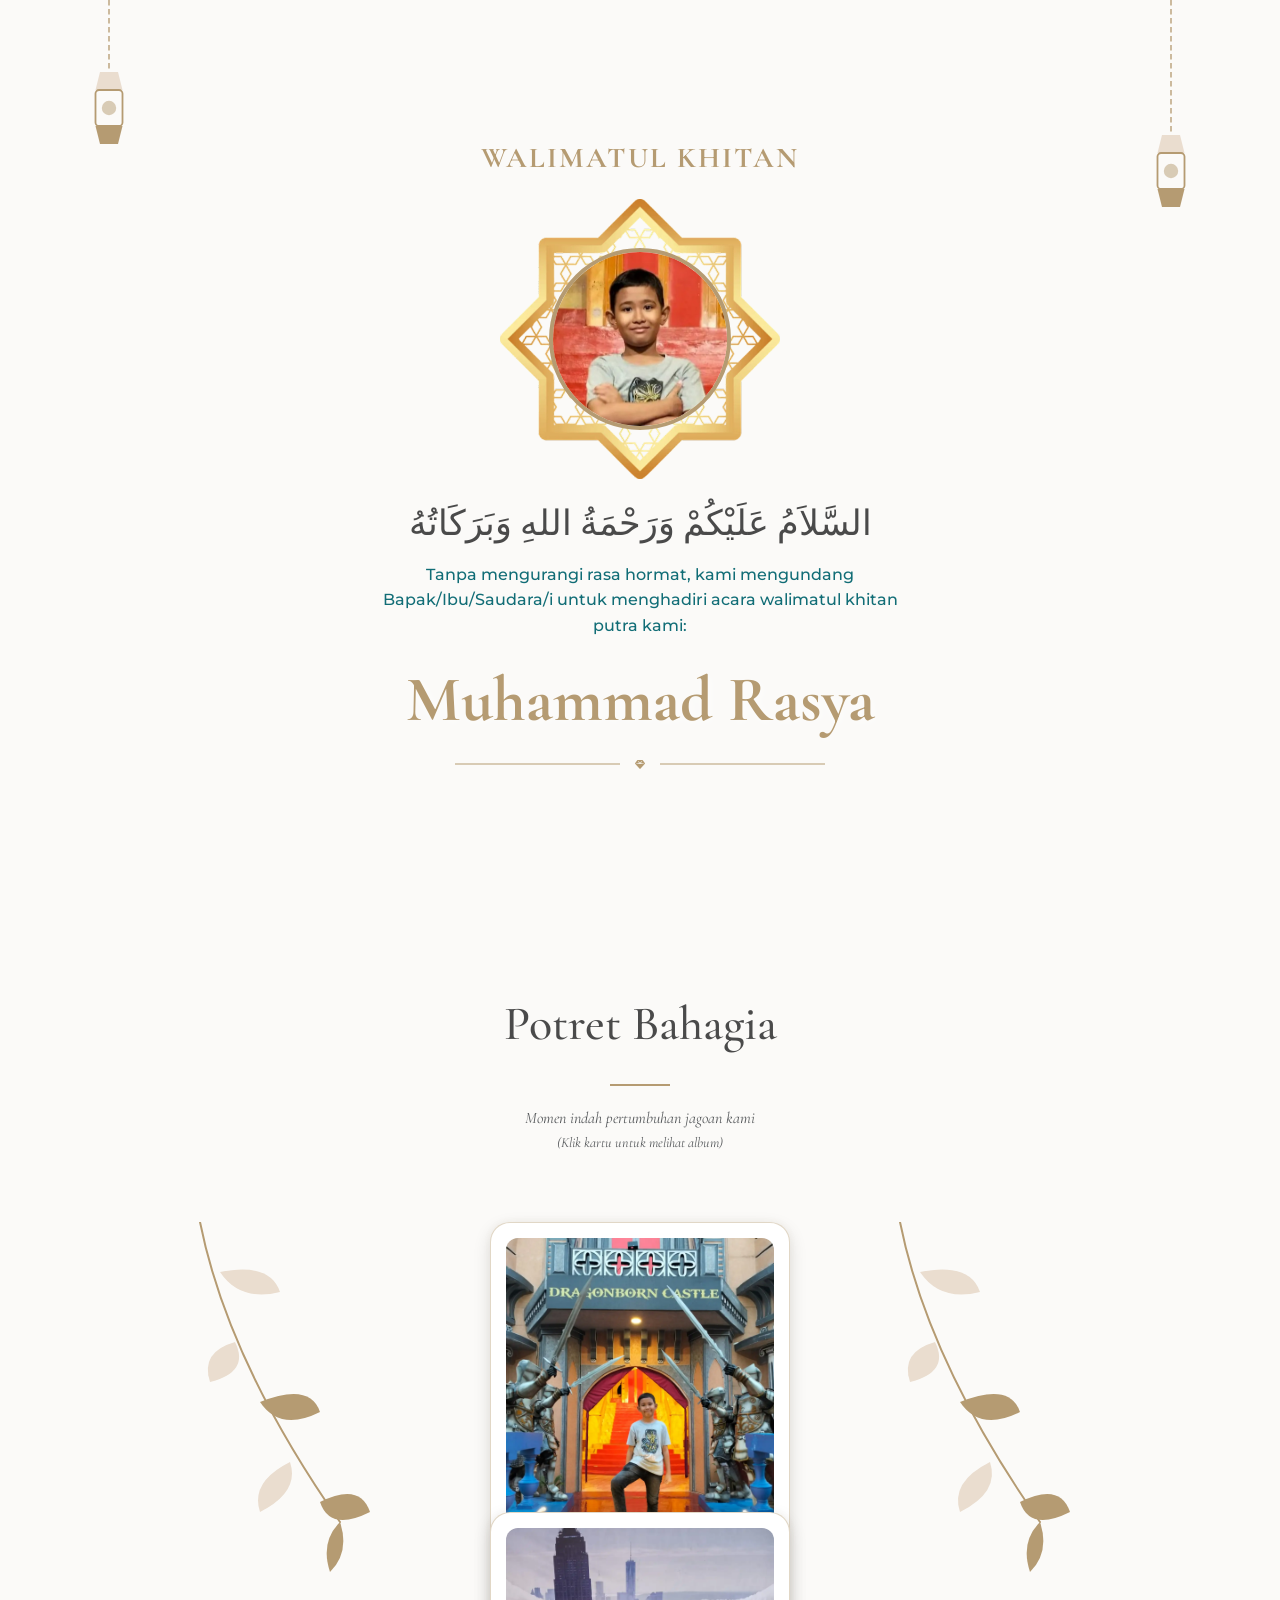
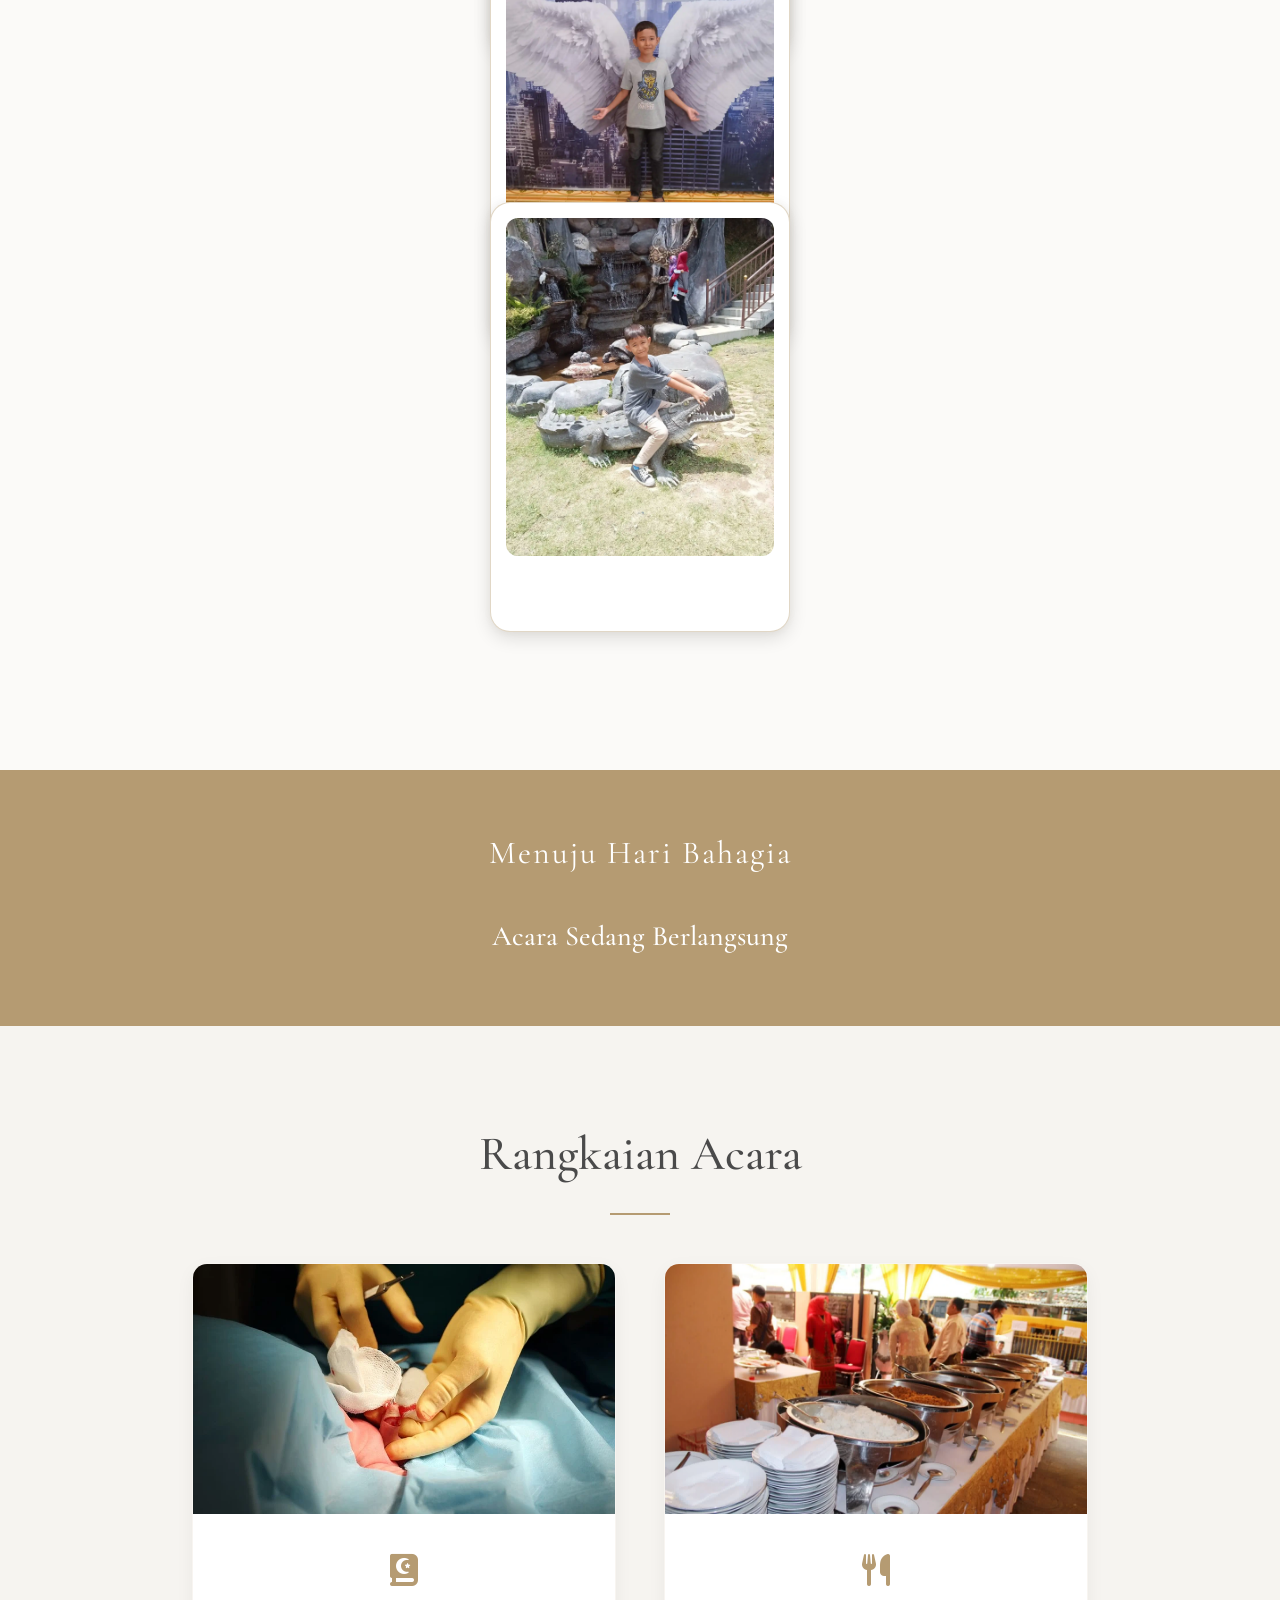
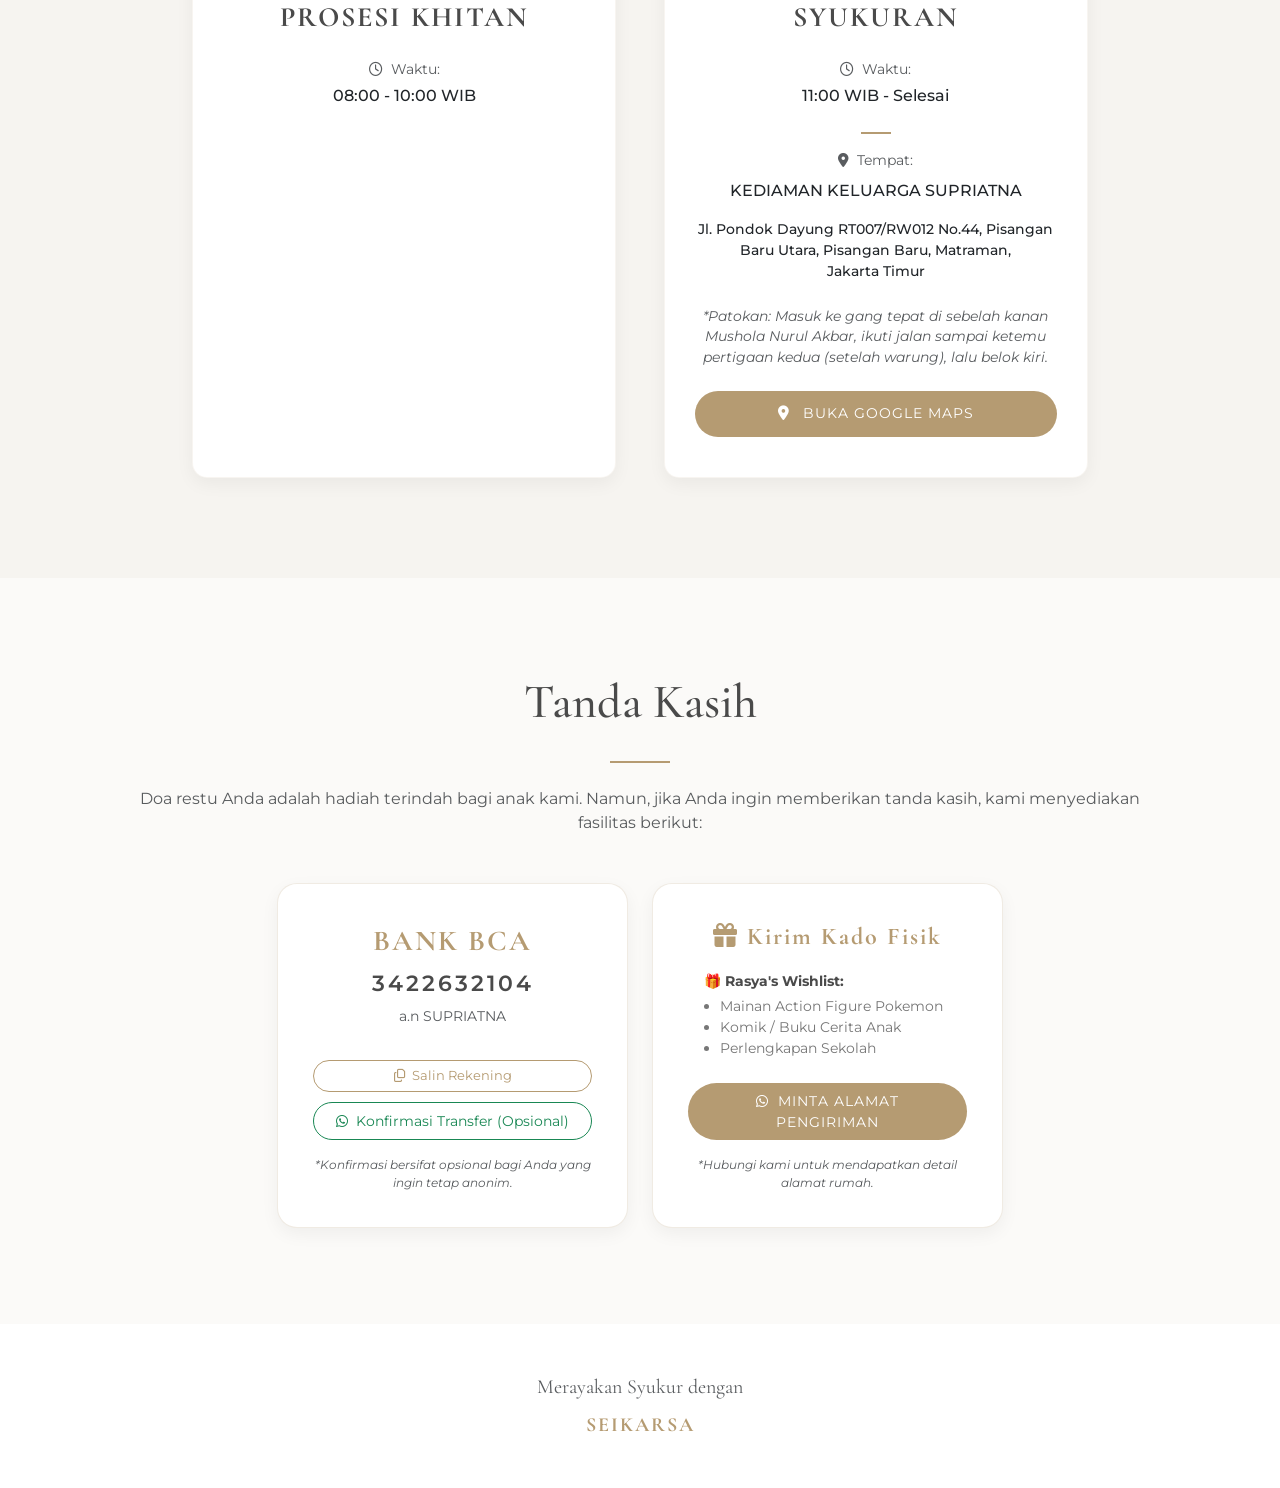
==== khitanan-rasya/index.html @ d3ecad51 "Add files via upload" ====
<!DOCTYPE html>
<html lang="id">
<head>
    <meta charset="UTF-8">
    <meta name="viewport" content="width=device-width, initial-scale=1.0">
    <title>Walimatul Khitan Rasya</title>
    <link rel="icon" type="image/png" href="assets/img/logo-seikarsa.webp">
    <link href="https://cdn.jsdelivr.net/npm/bootstrap@5.3.0/dist/css/bootstrap.min.css" rel="stylesheet">
    <link rel="stylesheet" href="https://cdnjs.cloudflare.com/ajax/libs/font-awesome/6.4.0/css/all.min.css">   
    <link rel="preconnect" href="https://fonts.googleapis.com">
    <link rel="preconnect" href="https://fonts.gstatic.com" crossorigin>
    <link href="https://fonts.googleapis.com/css2?family=Cormorant+Garamond:ital,wght@0,300;0,400;0,600;1,400&family=Montserrat:wght@300;400;500;600&display=swap" rel="stylesheet">
    <link rel="stylesheet" href="assets/css/style.css">
    <link rel="preload" as="image" href="assets/img/bg-hero.webp">
</head>
<body>

    <!-- 1. 3D ENVELOPE (COVER) -->
    <!-- AKTIFKAN AMPLOP -->
    <div id="cover-screen" style="display: none;">
        <div class="envelope-wrapper" id="envelope" onclick="openEnvelopeFlap()">
            <div class="envelope-back"></div>
            <div class="envelope-paper">
                <div class="paper-content-inner">
                    <p class="text-uppercase font-serif paper-title" style="color: var(--primary-color);">Tasyakuran Khitanan</p>
                    <h2 class="font-serif paper-names" style="color: var(--dark-color);">Muhammad Rasya Putra Priyatna</h2>
                    <div class="divider small"></div>
                    <p class="text-muted small mb-3">Kepada Yth. Bapak/Ibu/Saudara/i</p>
                    <button class="btn-buka-surat" onclick="event.stopPropagation(); enterWebsite();">
                        <i class="fas fa-envelope-open-text me-2"></i> Buka Undangan
                    </button>
                </div>
            </div>
            <div class="envelope-front-left"></div>
            <div class="envelope-front-right"></div>
            <div class="envelope-front-bottom"></div>
            <div class="envelope-flap"><div class="wax-seal">R</div></div>
            <div class="click-guide font-serif"><i class="fas fa-hand-pointer me-2"></i>Klik segel untuk membuka</div>
        </div>
    </div>

    <!-- Tombol Musik -->
    <div class="music-btn paused" id="musicBtn" onclick="toggleAudio()" style="opacity: 0; pointer-events: none; transition: opacity 1s;">
        <i class="fas fa-compact-disc"></i>
    </div>
    <audio id="bgMusic" loop>
        <source src="https://www.bensound.com/bensound-music/bensound-memories.mp3" type="audio/mpeg">
    </audio>

    <!-- 2. HERO SECTION (TEMA KHITANAN ISLAMI) -->
    <section class="hero-section px-3" id="main-content">
        
        <!-- Ornamen Lampion Gantung Kiri -->
        <svg class="lantern lantern-left" viewBox="0 0 100 250" xmlns="http://www.w3.org/2000/svg">
            <line x1="50" y1="0" x2="50" y2="80" stroke="var(--primary-color)" stroke-width="1.5" stroke-dasharray="6,4"/>
            <path d="M40 80 L60 80 L65 100 L35 100 Z" fill="var(--primary-light)"/>
            <rect x="35" y="100" width="30" height="40" fill="transparent" stroke="var(--primary-color)" stroke-width="2" rx="4"/>
            <path d="M35 140 L65 140 L60 160 L40 160 Z" fill="var(--primary-color)"/>
            <circle cx="50" cy="120" r="8" fill="var(--primary-color)" opacity="0.5"/>
        </svg>

        <!-- Ornamen Lampion Gantung Kanan (Lebih Panjang) -->
        <svg class="lantern lantern-right" viewBox="0 0 100 350" xmlns="http://www.w3.org/2000/svg">
            <line x1="50" y1="0" x2="50" y2="150" stroke="var(--primary-color)" stroke-width="1.5" stroke-dasharray="6,4"/>
            <path d="M40 150 L60 150 L65 170 L35 170 Z" fill="var(--primary-light)"/>
            <rect x="35" y="170" width="30" height="40" fill="transparent" stroke="var(--primary-color)" stroke-width="2" rx="4"/>
            <path d="M35 210 L65 210 L60 230 L40 230 Z" fill="var(--primary-color)"/>
            <circle cx="50" cy="190" r="8" fill="var(--primary-color)" opacity="0.5"/>
        </svg>

        <!-- Container Inti (Class 'reveal' sudah dibuang) -->
        <div class="container text-center position-relative" style="z-index: 2;">
            
            <!-- Judul Atas (Masuk dari atas) -->
            <h3 class="font-serif fw-bold mb-4 text-uppercase anim-top delay-1" style="color: var(--primary-color); letter-spacing: 2px; font-size: clamp(1.2rem, 3vw, 1.8rem);">Walimatul Khitan</h3>
            
            <!-- Bingkai Foto Custom (Masuk sambil memutar) -->
            <div class="mandala-frame mb-4 mx-auto anim-rotate delay-2">
                <img src="assets/img/mandala-star.webp" alt="Frame Mandala" class="frame-img">
                <img src="assets/img/rasya-1.jpg" alt="Foto Jagoan" class="profile-img">
            </div>

            <!-- Teks Arab (Masuk dari kanan) -->
            <h2 class="mb-3 mt-4 anim-right delay-3" style="color: var(--dark-color); font-size: clamp(1.5rem, 4vw, 2.2rem); font-weight: normal;">السَّلاَمُ عَلَيْكُمْ وَرَحْمَةُ اللهِ وَبَرَكَاتُهُ</h2>

            <!-- Kalimat Pengantar (Masuk dari kiri) -->
            <p class="mb-4 mx-auto px-2 anim-left delay-4" style="max-width: 550px; line-height: 1.6; font-size: clamp(0.85rem, 2vw, 1rem); color: #116d76; font-weight: 500;">
                Tanpa mengurangi rasa hormat, kami mengundang Bapak/Ibu/Saudara/i untuk menghadiri acara walimatul khitan putra kami:
            </p>

            <!-- Nama Jagoan (Masuk dari bawah) -->
            <h1 class="names fw-bold mb-2 anim-bottom delay-5" style="color: var(--primary-color); font-size: clamp(2.5rem, 6vw, 4rem);">Muhammad Rasya</h1>

            <!-- Garis Hiasan Bawah (Memanjang dari tengah) -->
            <div class="ornate-divider mx-auto anim-expand delay-5" style="transform-origin: center; display: flex; justify-content: center; width: 0%; overflow: hidden;">
                <i class="fas fa-gem" style="font-size: 10px; color: var(--primary-color);"></i>
            </div>

        </div>
    </section>

    <!-- SECTION GALERI BERTUMPUK -->
    <section class="py-5 mt-5" style="overflow: hidden; background-color: var(--bg-color);">
        <div class="container">
            <div class="text-center scroll-fade-up mb-5">
                <h2 class="section-title font-serif">Potret Bahagia</h2>
                <div class="divider"></div>
                <p class="text-muted fst-italic font-serif px-3">Momen indah pertumbuhan jagoan kami <br> <small>(Klik kartu untuk melihat album)</small></p>
            </div>
            
            <div class="potret-wrapper">
                
                <!-- Ornamen Kiri -->
                <svg class="floral-ornament floral-left" viewBox="0 0 200 400" xmlns="http://www.w3.org/2000/svg">
                    <path d="M10,0 C30,100 80,200 150,300" fill="none" stroke="var(--primary-color)" stroke-width="2" stroke-linecap="round"/>
                    <path d="M30,50 Q80,40 90,70 Q50,80 30,50" fill="var(--primary-light)"/>
                    <path d="M45,120 Q10,130 20,160 Q60,150 45,120" fill="var(--primary-light)"/>
                    <path d="M70,180 Q120,160 130,190 Q90,210 70,180" fill="var(--primary-color)"/>
                    <path d="M100,240 Q60,260 70,290 Q110,270 100,240" fill="var(--primary-light)"/>
                    <path d="M130,280 Q170,260 180,290 Q140,310 130,280" fill="var(--primary-color)"/>
                    <path d="M150,300 Q160,330 140,350 Q130,320 150,300" fill="var(--primary-color)"/>
                </svg>

                <div class="stack-container">
                    <div class="stack-card-wrapper"><div class="stack-card" onclick="openLightbox('masa_kecil')"><img src="assets/img/rasya-2.webp" alt="Masa Kecil"><div class="stack-label"></div></div></div>
                    <div class="stack-card-wrapper"><div class="stack-card" onclick="openLightbox('hobi')"><img src="assets/img/rasya-3.webp" alt="Hobi Rasya"><div class="stack-label"></div></div></div>
                    <div class="stack-card-wrapper"><div class="stack-card" onclick="openLightbox('keluarga')"><img src="assets/img/rasya-4.webp" alt="Keluarga"><div class="stack-label"></div></div></div>
                    <!-- <div class="stack-card-wrapper"><div class="stack-card" onclick="openLightbox('senyum')"><img src="assets/img/rasya-5.webp" alt="Senyum Ceria"><div class="stack-label"></div></div></div> -->
                </div>

                <!-- Ornamen Kanan -->
                <svg class="floral-ornament floral-right" viewBox="0 0 200 400" xmlns="http://www.w3.org/2000/svg">
                    <path d="M10,0 C30,100 80,200 150,300" fill="none" stroke="var(--primary-color)" stroke-width="2" stroke-linecap="round"/>
                    <path d="M30,50 Q80,40 90,70 Q50,80 30,50" fill="var(--primary-light)"/>
                    <path d="M45,120 Q10,130 20,160 Q60,150 45,120" fill="var(--primary-light)"/>
                    <path d="M70,180 Q120,160 130,190 Q90,210 70,180" fill="var(--primary-color)"/>
                    <path d="M100,240 Q60,260 70,290 Q110,270 100,240" fill="var(--primary-light)"/>
                    <path d="M130,280 Q170,260 180,290 Q140,310 130,280" fill="var(--primary-color)"/>
                    <path d="M150,300 Q160,330 140,350 Q130,320 150,300" fill="var(--primary-color)"/>
                </svg>
            </div>
        </div>
    </section>

    <!-- Modal Lightbox Full Album -->
    <div id="lightbox" class="lightbox-overlay" onclick="closeLightbox(event)">
        <span class="close-lightbox" onclick="closeLightbox(event)">&times;</span>
        <span class="nav-arrow prev-arrow" onclick="changeImage(-1, event)">&#10094;</span>
        <div class="lightbox-content-wrapper">
            <img id="lightbox-img" src="" alt="Gallery Full">
            <div id="lightbox-caption" class="font-serif"></div>
            <div class="text-white mt-2 small" id="lightbox-counter"></div>
        </div>
        <span class="nav-arrow next-arrow" onclick="changeImage(1, event)">&#10095;</span>
    </div>

    <!-- 4. COUNTDOWN -->
    <section class="py-5 text-center text-white" style="background-color: var(--primary-color);">
        <div class="container py-3 reveal">
            <h2 class="font-serif fw-normal mb-5" style="letter-spacing: 2px;">Menuju Hari Bahagia</h2>
            <div class="row justify-content-center" id="countdown">
                <div class="col-3 col-md-2"><h2 id="days" class="font-serif fw-bold mb-0" style="font-size: clamp(2rem, 5vw, 3rem);">00</h2><small class="text-uppercase" style="letter-spacing: 2px;">Hari</small></div>
                <div class="col-3 col-md-2"><h2 id="hours" class="font-serif fw-bold mb-0" style="font-size: clamp(2rem, 5vw, 3rem);">00</h2><small class="text-uppercase" style="letter-spacing: 2px;">Jam</small></div>
                <div class="col-3 col-md-2"><h2 id="minutes" class="font-serif fw-bold mb-0" style="font-size: clamp(2rem, 5vw, 3rem);">00</h2><small class="text-uppercase" style="letter-spacing: 2px;">Menit</small></div>
                <div class="col-3 col-md-2"><h2 id="seconds" class="font-serif fw-bold mb-0" style="font-size: clamp(2rem, 5vw, 3rem);">00</h2><small class="text-uppercase" style="letter-spacing: 2px;">Detik</small></div>
            </div>
        </div>
    </section>

    <!-- 5. RANGKAIAN ACARA -->
    <section class="acara-section text-center" id="acara-section">
        <div class="container reveal">
            <h2 class="section-title font-serif acara-title">Rangkaian Acara</h2>
            <div class="divider mb-5"></div>
            <div class="row row-cols-1 row-cols-md-2 g-5 justify-content-center px-3">
                <div class="col col-lg-5 reveal-left">
                    <div class="acara-card">
                        <div class="acara-img-container"><img src="assets/img/khitanan.webp" alt="Khitanan" class="acara-img"></div>
                        <div class="acara-card-body">
                            <i class="fas fa-quran acara-icon"></i>
                            <h3 class="fw-bold mb-4 font-serif text-uppercase" style="letter-spacing: 2px;">Prosesi Khitan</h3>
                            <p class="text-muted small mb-1"><i class="far fa-clock me-1"></i> Waktu:</p>
                            <p class="fw-medium text-dark mb-4">08:00 - 10:00 WIB</p>
                        </div>
                    </div>
                </div>
                <div class="col col-lg-5 reveal-right">
                    <div class="acara-card">
                        <div class="acara-img-container"><img src="assets/img/syukuran.webp" alt="Syukuran" class="acara-img"></div>
                        <div class="acara-card-body">
                            <i class="fas fa-utensils acara-icon"></i>
                            <h3 class="fw-bold mb-4 font-serif text-uppercase" style="letter-spacing: 2px;">Syukuran</h3>
                            <p class="text-muted small mb-1"><i class="far fa-clock me-1"></i> Waktu:</p>
                            <p class="fw-medium text-dark mb-4">11:00 WIB - Selesai</p>
                            <div class="divider small my-3"></div>
                            <p class="text-muted small mb-2"><i class="fas fa-map-marker-alt me-1"></i> Tempat:</p>
                            <p class="fw-medium text-dark">KEDIAMAN KELUARGA SUPRIATNA</p>
                            <p class="fw-medium small text-dark mb-4">Jl. Pondok Dayung RT007/RW012 No.44, Pisangan Baru Utara, Pisangan Baru, Matraman, <br> Jakarta Timur</p>
                            <!-- Teks patokan tambahan -->
                            <p class="small text-muted fst-italic mb-3" style="font-size: 0.85rem;">
                                *Patokan: Masuk ke gang tepat di sebelah kanan Mushola Nurul Akbar, ikuti jalan sampai ketemu pertigaan kedua (setelah warung), lalu belok kiri.
                            </p>

                            <!-- Tombol Maps -->
                            <a href="https://maps.app.goo.gl/WzJ2C2fzHNLzPMZr6" target="_blank" class="btn-gold mt-2 w-100">
                                <i class="fas fa-map-marker-alt me-2"></i> BUKA GOOGLE MAPS
                            </a>
                        </div>
                    </div>
                </div>
            </div>
        </div>
    </section>
    <!-- 6. TANDA KASIH (GIFT) -->
    <section class="py-5" style="background-color: var(--bg-color);">
        <div class="container text-center py-5 reveal">
            <h2 class="section-title font-serif">Tanda Kasih</h2>
            <div class="divider mb-4"></div>
            <p class="text-muted mb-5 px-md-5">Doa restu Anda adalah hadiah terindah bagi anak kami. Namun, jika Anda ingin memberikan tanda kasih, kami menyediakan fasilitas berikut:</p>
            
            <div class="row justify-content-center g-4 mx-auto" style="max-width: 900px;">
                
                <!-- KOTAK 1: TRANSFER BANK (Amplop Digital) -->
                <div class="col-12 col-md-5">
                    <div class="gift-card h-100 d-flex flex-column justify-content-center">
                        <div class="gift-bank-name">BANK BCA</div>
                    <div class="gift-rek" id="rek1">3422632104</div>
                    <div class="text-muted small mb-3">a.n SUPRIATNA</div>
                        
                        <div class="d-flex flex-column mt-auto" style="gap: 10px;">
                            <button class="btn-copy-small w-100" onclick="copyRekening('rek1')">
                                <i class="far fa-copy me-1"></i> Salin Rekening
                            </button>
                            
                            <!-- Tombol Konfirmasi WA (Opsional) -->
                            <a href="https://api.whatsapp.com/send?phone=6281219428263&text=Assalamu%27alaikum%2C%20saya%20sudah%20transfer%20tanda%20kasih%20untuk%20Rasya%20atas%20nama%20%5BIsi%20Nama%20Anda%5D.%20Semoga%20berkah%21" target="_blank" class="btn btn-outline-success rounded-pill w-100 py-2" style="font-size: 0.85rem; transition: 0.3s;">
                                <i class="fab fa-whatsapp me-1"></i> Konfirmasi Transfer (Opsional)
                            </a>
                        </div>
                        <p class="mt-3 text-muted fst-italic mb-0" style="font-size: 0.75rem;">*Konfirmasi bersifat opsional bagi Anda yang ingin tetap anonim.</p>
                    </div>
                </div>

                <!-- KOTAK 2: KADO FISIK (Sistem Keamanan Level 2) -->
                <div class="col-12 col-md-5">
                    <div class="gift-card h-100 d-flex flex-column justify-content-center">
                        <div class="gift-bank-name mb-3" style="font-size: 1.5rem;"><i class="fas fa-gift me-2"></i>Kirim Kado Fisik</div>
                        
                        <!-- Wishlist Rasya -->
                        <div class="text-muted small mb-4 text-start px-md-3">
                            <strong style="color: var(--dark-color);">🎁 Rasya's Wishlist:</strong><br>
                            <ul class="mb-0 ps-3 mt-1" style="color: #777;">
                                <li>Mainan Action Figure Pokemon</li>
                                <li>Komik / Buku Cerita Anak</li>
                                <li>Perlengkapan Sekolah</li>
                            </ul>
                        </div>
                        
                        <div class="d-flex flex-column mt-auto">
                            <!-- Tombol Minta Alamat -->
                            <a href="https://api.whatsapp.com/send?phone=6281219428263&text=Assalamu%27alaikum%2C%20saya%20ingin%20mengirimkan%20kado%20fisik%20untuk%20Rasya.%20Boleh%20minta%20info%20alamat%20lengkapnya%3F" target="_blank" class="btn-gold rounded-pill w-100 py-2 text-center" style="font-size: 0.85rem; padding: 5px 15px;">
                                <i class="fab fa-whatsapp me-1"></i> Minta Alamat Pengiriman
                            </a>
                        </div>
                        <p class="mt-3 text-muted fst-italic mb-0" style="font-size: 0.75rem;">*Hubungi kami untuk mendapatkan detail alamat rumah.</p>
                    </div>
                </div>

            </div>
        </div>
    </section>


    <footer class="text-center py-5" style="background-color: white;">
        <p class="mb-0 text-muted font-serif fs-5">Merayakan Syukur dengan <br><span class="fw-bold mt-2 d-inline-block" style="color: var(--primary-color); letter-spacing: 2px;">SEIKARSA</span></p>
    </footer>

    <script src="https://cdn.jsdelivr.net/npm/bootstrap@5.3.0/dist/js/bootstrap.bundle.min.js"></script>
    <script src="assets/js/main.js" defer></script>
</body>
</html>
---- khitanan-rasya/assets/css/style.css ----
:root {
            --primary-color: #b59b72; 
            --primary-light: #eaddcf; 
            --dark-color: #4a4a4a;
            --bg-color: #fbfaf8; 
            --card-bg: #ffffff;
            --envelope-bg: #a68c69; 
            --envelope-dark: #8c7353;
            --envelope-light: #bfaa87;
        }

        html { scroll-behavior: smooth; overflow-x: hidden; }
        body { font-family: 'Montserrat', sans-serif; background-color: var(--bg-color); color: var(--dark-color); overflow-x: hidden; overflow-y: hidden; }
        h1, h2, h3, .font-serif { font-family: 'Cormorant Garamond', serif; }

        .fs-small{
        font-size:0.75rem;
        }

        .text-gold{
        color:var(--primary-color);
        }

        .letter-spacing-2{
        letter-spacing:2px;
        }

        /* =========================================
           SCROLL ANIMATIONS (Dioptimalkan via JS Observer)
           ========================================= */
        .reveal { opacity: 0; transform: translateY(50px); transition: all 0.8s cubic-bezier(0.5, 0, 0, 1); }
        .reveal.active { opacity: 1; transform: translateY(0); }
        
        .reveal-left { opacity: 0; transform: translateX(-50px); transition: all 0.8s cubic-bezier(0.5, 0, 0, 1); }
        .reveal-left.active { opacity: 1; transform: translateX(0); }
        
        .reveal-right { opacity: 0; transform: translateX(50px); transition: all 0.8s cubic-bezier(0.5, 0, 0, 1); }
        .reveal-right.active { opacity: 1; transform: translateX(0); }

        .reveal-zoom { opacity: 0; transform: scale(0.8); transition: all 0.8s cubic-bezier(0.5, 0, 0, 1); }
        .reveal-zoom.active { opacity: 1; transform: scale(1); }

        /* =========================================
           3D ENVELOPE ANIMATION
           ========================================= */
        #cover-screen {
            position: fixed; top: 0; left: 0; width: 100vw; height: 100vh;
            background: linear-gradient(rgba(0,0,0,0.7), rgba(0,0,0,0.9)), url('https://images.unsplash.com/photo-1584551246679-0daf3d275d05?q=80&w=2070&auto=format&fit=crop') center/cover;
            z-index: 9999; display: flex; justify-content: center; align-items: center;
            transition: opacity 1s ease, transform 1s ease, visibility 1s ease; 
            width: 100vw; 
            height: 100dvh;
        }
        /* =========================================
           POTRET BAHAGIA (STACKED CARDS + DEKORASI BUNGA LEMES)
           ========================================= */
        .potret-wrapper { position: relative; max-width: 900px; margin: 0 auto; display: flex; justify-content: center; }

        .floral-ornament { position: absolute; top: 20px; width: 200px; height: auto; z-index: 1; opacity: 1; pointer-events: none; }
        .floral-left { left: 0; transform-origin: top left; animation: lemesLeft 6s ease-in-out infinite; }
        .floral-right { right: 0; transform-origin: top right; animation: lemesRight 7s ease-in-out infinite; }

        @media (max-width: 768px) {
            .floral-ornament { width: 120px; opacity: 1; } 
            .floral-left { left: -20px; } .floral-right { right: -20px; }
        }

        .stack-container { margin: 0 auto; max-width: 500px; padding-bottom: 250px; width: 100%; position: relative; z-index: 5; }
        
        /* Modifikasi transisi wrapper agar mendukung scale */
        .stack-card-wrapper { display: flex; justify-content: center; align-items: center; position: relative; padding-top: 20px; margin-bottom: -160px; transition: transform 0.5s cubic-bezier(0.175, 0.885, 0.32, 1.275), z-index 0.1s; will-change: transform; }
        
        .stack-card-wrapper:nth-child(1) { z-index: 1; } .stack-card-wrapper:nth-child(2) { z-index: 2; } .stack-card-wrapper:nth-child(3) { z-index: 3; } .stack-card-wrapper:nth-child(4) { z-index: 4; }
        
        /* Auto Focus: Diperkecil menjadi 1.05 agar tidak kegedean */
        .stack-card-wrapper.focus-card {
            z-index: 50 !important;
            transform: scale(1.05); 
        }
        .stack-card-wrapper.focus-card .stack-card {
            box-shadow: 0 6px 18px rgba(0,0,0,0.22), 0 0 12px rgba(181, 155, 114, 0.25);
            border-color: var(--primary-color);
        }

        .stack-card { width: 300px; height: 430px; display: flex; flex-direction: column; justify-content: center; align-items: center; border-radius: 20px; background: var(--card-bg); border: 1px solid rgba(181, 155, 114, 0.4); box-shadow: 0 6px 18px rgba(0, 0, 0, 0.12), 0 0 8px rgba(181, 155, 114, 0.08); transform-origin: center center; padding: 15px; cursor: pointer; animation: cardPopUp linear both; animation-timeline: view(); animation-range: entry 10% cover 60%; transition: box-shadow 0.4s ease; will-change: transform; }
        .stack-card img { width: 100%; height: 85%; object-fit: cover; border-radius: 12px; pointer-events: none; }
        .stack-label { height: 15%; display: flex; align-items: center; justify-content: center; font-family: 'Cormorant Garamond', serif; color: var(--primary-color); font-size: 1.2rem; letter-spacing: 2px; text-transform: uppercase; font-weight: 600; }
        
        /* MENGHILANGKAN OPACITY: Dibuat solid 100% dari awal sampai akhir */
        @keyframes cardPopUp { from { transform: translateY(200px) rotate(0deg); } to { transform: translateY(0px) rotate(-8deg); } }
        .stack-card-wrapper:nth-child(even) .stack-card { animation: cardPopUpRight linear both; animation-timeline: view(); animation-range: entry 10% cover 60%; }
        @keyframes cardPopUpRight { from { transform: translateY(200px) rotate(0deg); } to { transform: translateY(0px) rotate(8deg); } }

        /* LIGHTBOX GALLERY CATEGORY */
        .lightbox-overlay { display: none; position: fixed; z-index: 999999; left: 0; top: 0; width: 100%; height: 100%; background-color: rgba(0, 0, 0, 0.9); backdrop-filter: blur(5px); justify-content: center; align-items: center; opacity: 0; transition: opacity 0.4s ease; }
        .lightbox-overlay.show { display: flex; opacity: 1; }
        .lightbox-content-wrapper { position: relative; text-align: center; max-width: 90%; max-height: 85vh; }
        #lightbox-img { max-width: 100%; max-height: 75vh; border-radius: 10px; box-shadow: 0 0 15px rgba(0,0,0,0.35); border: 2px solid var(--primary-color); object-fit: contain; animation: zoomInLightBox 0.3s ease; }
        @keyframes zoomInLightBox { from { transform: scale(0.9); opacity: 0; } to { transform: scale(1); opacity: 1; } }
        #lightbox-caption { color: white; font-size: 1.5rem; margin-top: 15px; letter-spacing: 3px; text-transform: uppercase; text-shadow: 0 2px 4px rgba(0,0,0,0.8); }
        .close-lightbox { position: absolute; top: 20px; right: 30px; color: white; font-size: 45px; cursor: pointer; z-index: 100000; transition: color 0.3s, transform 0.3s; }
        .close-lightbox:hover { color: var(--primary-color); transform: scale(1.1); }
        .nav-arrow { cursor: pointer; position: absolute; top: 50%; transform: translateY(-50%); width: 50px; height: 50px; display: flex; justify-content: center; align-items: center; color: white; font-size: 25px; transition: all 0.3s; user-select: none; background-color: rgba(255, 255, 255, 0.1); border: 1px solid rgba(255, 255, 255, 0.3); border-radius: 50%; z-index: 100000; }
        .nav-arrow:hover { background-color: var(--primary-color); border-color: var(--primary-color); box-shadow: 0 0 15px rgba(181, 155, 114, 0.5); }
        .prev-arrow { left: 30px; } .next-arrow { right: 30px; }
        @media (max-width: 768px) { .nav-arrow { width: 40px; height: 40px; font-size: 20px; } .prev-arrow { left: 10px; } .next-arrow { right: 10px; } }
        .fade-out-cover { opacity: 0 !important; transform: scale(1.05); visibility: hidden; pointer-events: none; }

        .envelope-wrapper { position: relative; width: 90vw; max-width: 650px; height: 60vw; max-height: 400px; perspective: 1500px; margin: 0 auto; }
        .envelope-back { position: absolute; top: 0; left: 0; width: 100%; height: 100%; background-color: #5c4b37; border-radius: 8px; box-shadow: 0 10px 25px rgba(0,0,0,0.35); z-index: 1; }
        .envelope-paper {
            position: absolute; top: 5%; left: 5%; width: 90%; height: 90%; background-color: #fff;
            border-radius: 8px; z-index: 2; display: flex; flex-direction: column; justify-content: center; align-items: center; text-align: center; box-shadow: 0 0 15px rgba(0,0,0,0.3); padding: 20px;
        }
        .paper-content-inner { opacity: 0; transform: translateY(15px); transition: opacity 0.6s ease, transform 0.6s ease; width: 100%; }
        .paper-title { font-size: clamp(0.8rem, 2vw, 1.1rem); margin-bottom: 5px; }
        .paper-names { font-size: clamp(1.8rem, 6vw, 3.2rem); margin: 10px 0; font-weight: 600; }

        .envelope-front-left { position: absolute; top: 0; left: 0; width: 100%; height: 100%; pointer-events: none; background-color: var(--envelope-bg); clip-path: polygon(0 0, 52% 50%, 0 100%); z-index: 3; border-radius: 8px 0 0 8px; }
        .envelope-front-right { position: absolute; top: 0; left: 0; width: 100%; height: 100%; pointer-events: none; background-color: var(--envelope-bg); clip-path: polygon(100% 0, 100% 100%, 48% 50%); z-index: 3; border-radius: 0 8px 8px 0; }
        .envelope-front-bottom { position: absolute; top: 0; left: 0; width: 100%; height: 100%; pointer-events: none; background-color: var(--envelope-light); clip-path: polygon(0 100%, 50% 48%, 100% 100%); z-index: 4; border-radius: 0 0 8px 8px; }
        .envelope-flap { position: absolute; top: 0; left: 0; width: 100%; height: 100%; background-color: var(--envelope-dark); clip-path: polygon(0 0, 100% 0, 50% 52%); z-index: 5; border-radius: 8px 8px 0 0; transform-origin: top; transform-style: preserve-3d; transition: transform 0.8s cubic-bezier(0.4, 0, 0.2, 1); cursor: pointer; will-change: transform;}

        .wax-seal {
            position: absolute; top: 52%; left: 50%; transform: translate(-50%, -50%);
            width: clamp(55px, 12vw, 80px); height: clamp(55px, 12vw, 80px);
            background: radial-gradient(circle, #d4af37, #9c7b16); border-radius: 50%;
            box-shadow: 0 3px 10px rgba(0,0,0,0.35), inset 0 1px 3px rgba(255,255,255,0.4);
            display: flex; justify-content: center; align-items: center; color: white; font-family: 'Cormorant Garamond', serif; font-size: clamp(1.2rem, 3vw, 2rem); font-weight: bold; z-index: 6; transition:
            transform .3s ease,
            opacity .3s ease;
        }

        .envelope-flap:hover .wax-seal { transform: translate(-50%, -50%) scale(1.1); }
        .click-guide { position: absolute; bottom: -50px; left: 50%; transform: translateX(-50%); color: white; letter-spacing: 2px; font-size: clamp(0.7rem, 2vw, 0.9rem); animation: pulse 2s infinite; white-space: nowrap; }

        .btn-buka-surat { background-color: var(--primary-color); color: white; border: none; padding: clamp(8px, 2vw, 12px) clamp(20px, 4vw, 35px); border-radius: 30px; font-size: clamp(0.8rem, 2vw, 1rem); letter-spacing: 1px; margin-top: 15px; cursor: pointer; transition: all 0.3s ease; box-shadow: 0 5px 15px rgba(181, 155, 114, 0.4); pointer-events: auto; }
        .btn-buka-surat:hover { background-color: #9c845e; transform: translateY(-3px); }

        .envelope-opened .envelope-wrapper { cursor: default; }
        .envelope-opened .envelope-flap { transform: rotateX(180deg); z-index: 1; cursor: default; pointer-events: none; }
        .envelope-opened .wax-seal, .envelope-opened .click-guide { opacity: 0; pointer-events: none; }
        .envelope-opened .envelope-paper { animation: pullOutPaper 2s forwards 0.3s cubic-bezier(0.25, 1, 0.5, 1); }
        @keyframes pullOutPaper { 0% { transform: translateY(0) scale(1); z-index: 2; } 40% { transform: translateY(-110%) scale(1); z-index: 2; } 41% { transform: translateY(-110%) scale(1); z-index: 10; } 100% { transform: translateY(-15%) scale(1.15); z-index: 10; box-shadow: 0 12px 30px rgba(0,0,0,0.35); } }
        .envelope-opened .paper-content-inner { transition-delay: 2.1s; opacity: 1; transform: translateY(0); }

        /* =========================================
           KOMPONEN UMUM & HERO (TEMA KHITANAN)
           ========================================= */
        .hero-section { 
            min-height: 100vh; 
            display: flex; 
            flex-direction: column; 
            justify-content: center; 
            align-items: center; 
            text-align: center; 
            background: linear-gradient(rgba(251, 250, 248, 0.85), rgba(251, 250, 248, 0.85)), url('/assets/img/bg-hero.webp') center/cover no-repeat;
            position: relative;
            overflow: hidden;
            padding-top: 80px;
            padding-bottom: 50px;
        }
        
        /* Posisi Lampion Gantung & Animasi Ayun */
        .lantern { 
            position: absolute; 
            top: 0; 
            width: clamp(60px, 12vw, 90px); 
            z-index: 1; 
            transform-origin: top center; 
            animation: swing-lantern 4s ease-in-out infinite; 
        }
        .lantern-left { left: 5%; }
        .lantern-right { right: 5%; animation-delay: -2s; } /* Jeda minus agar ayunannya selang-seling */

        @keyframes swing-lantern {
            0% { transform: rotate(-8deg); }
            50% { transform: rotate(8deg); }
            100% { transform: rotate(-8deg); }
        }

        /* Desain Bingkai Mandala Custom */
        .mandala-frame {
            position: relative;
            width: clamp(220px, 50vw, 280px);
            height: clamp(220px, 50vw, 280px);
            margin: 0 auto;
            display: flex;
            align-items: center;
            justify-content: center;
        }
        .frame-img { position: absolute; width: 100%; height: 100%; object-fit: contain; z-index: 1; }
        .profile-img { position: relative; width: 65%; height: 65%; border-radius: 50%; object-fit: cover; z-index: 2; border: 4px solid var(--primary-color); }

        /* Teks & Garis Hiasan */
        .names { font-family: 'Cormorant Garamond', serif; margin: 15px 0; text-shadow: 2px 2px 10px rgba(255,255,255,0.7); }
        .ornate-divider { display: flex; align-items: center; justify-content: center; margin: 20px auto; width: 80%; max-width: 400px; }
        .ornate-divider::before, .ornate-divider::after { content: ""; height: 1.5px; flex-grow: 1; background-color: var(--primary-color); margin: 0 15px; opacity: 0.5; }

        .section-title { font-size: clamp(2.2rem, 4vw, 3rem); color: var(--dark-color); margin-bottom: 30px; text-align: center; }
        .divider { width: 60px; height: 2px; background-color: var(--primary-color); margin: 20px auto; }
        .divider.small { width: 30px; margin: 10px auto; }

        /* =========================================
           SEQUENTIAL ENTRANCE ANIMATIONS (HERO)
           ========================================= */
        /* Status awal: Sembunyikan semua elemen sebelum tombol dibuka */
        .anim-top, .anim-bottom, .anim-left, .anim-right, .anim-rotate, .anim-expand { 
            visibility: hidden; 
        }

        /* Begitu class start-anim masuk, buat jadi terlihat dan jalankan animasi */
        .start-anim .anim-top, .start-anim .anim-bottom, .start-anim .anim-left, .start-anim .anim-right, .start-anim .anim-rotate, .start-anim .anim-expand {
            visibility: visible;
        }

        /* Gunakan "both" agar elemen tertahan di titik awal (transparan) selama masa delay */
        .start-anim .anim-top { animation: fade-in-top 1s cubic-bezier(0.25, 1, 0.5, 1) both; }
        .start-anim .anim-bottom { animation: fade-in-bottom 1s cubic-bezier(0.25, 1, 0.5, 1) both; }
        .start-anim .anim-left { animation: fade-in-left 1s cubic-bezier(0.25, 1, 0.5, 1) both; }
        .start-anim .anim-right { animation: fade-in-right 1s cubic-bezier(0.25, 1, 0.5, 1) both; }
        .start-anim .anim-rotate { animation: rotate-in-center 1.2s cubic-bezier(0.25, 1, 0.5, 1) both; }
        .start-anim .anim-expand { animation: expand-center 1s cubic-bezier(0.25, 1, 0.5, 1) both; }

        /* Urutan kedatangan (Delay) */
        .start-anim .delay-1 { animation-delay: 0.2s; } /* Judul */
        .start-anim .delay-2 { animation-delay: 0.4s; } /* Bingkai Foto */
        .start-anim .delay-3 { animation-delay: 0.7s; } /* Teks Arab */
        .start-anim .delay-4 { animation-delay: 0.9s; } /* Pengantar */
        .start-anim .delay-5 { animation-delay: 1.1s; } /* Nama Rasya & Garis */

        /* Keyframes Gerakan */
        @keyframes fade-in-top { 0% { opacity: 0; transform: translateY(-50px); } 100% { opacity: 1; transform: translateY(0); } }
        @keyframes fade-in-bottom { 0% { opacity: 0; transform: translateY(50px); } 100% { opacity: 1; transform: translateY(0); } }
        @keyframes fade-in-left { 0% { opacity: 0; transform: translateX(-50px); } 100% { opacity: 1; transform: translateX(0); } }
        @keyframes fade-in-right { 0% { opacity: 0; transform: translateX(50px); } 100% { opacity: 1; transform: translateX(0); } }
        @keyframes rotate-in-center { 0% { opacity: 0; transform: scale(0.2) rotate(-180deg); } 100% { opacity: 1; transform: scale(1) rotate(0deg); } }
        @keyframes expand-center { 0% { width: 0%; opacity: 0; } 100% { width: 80%; opacity: 1; } }
        
        .btn-gold { background-color: var(--primary-color); color: white; border-radius: 50px; padding: 12px 35px; letter-spacing: 1px; text-transform: uppercase; font-size: 0.9rem; transition: all 0.3s ease; border: none; text-decoration: none; display: inline-block; }
        .btn-gold:hover { background-color: #9c845e; color: white; transform: translateY(-3px); box-shadow: 0 5px 12px rgba(181, 155, 114, 0.3); }
        
        @keyframes pulse { 0% { transform: scale(1) translateX(-50%); } 50% { transform: scale(1.05) translateX(-50%); } 100% { transform: scale(1) translateX(-50%); } }
        
        .music-btn { position: fixed; bottom: 30px; right: 30px; background-color: var(--primary-color); color: white; width: 55px; height: 55px; border-radius: 50%; display: flex; align-items: center; justify-content: center; font-size: 22px; z-index: 999; box-shadow: 0 4px 10px rgba(0,0,0,0.18); cursor: pointer; animation: spin 4s linear infinite; will-change: transform; }
        .music-btn.paused { animation: none; }
        @keyframes spin { 100% { transform: rotate(360deg); } }

        /* =========================================
           RANGKAIAN ACARA
           ========================================= */
        .acara-section { padding: 100px 0; background-color: #f6f4f0; }
        .acara-card { background-color: var(--card-bg); border-radius: 15px; overflow: hidden; box-shadow: 0 6px 18px rgba(0,0,0,0.05); transition: transform 0.3s ease; height: 100%; border: 1px solid rgba(181, 155, 114, 0.1); }
        .acara-card:hover { transform: translateY(-10px); box-shadow: 0 8px 20px rgba(181, 155, 114, 0.2); }
        .acara-img-container { height: 250px; overflow: hidden; }
        .acara-img { width: 100%; height: 100%; object-fit: cover; transition: transform 0.5s ease; }
        .acara-card:hover .acara-img { transform: scale(1.1); }
        .acara-card-body { padding: 40px 30px; }
        .acara-icon { font-size: 2rem; color: var(--primary-color); margin-bottom: 15px; }
        
        /* =========================================
           WEDDING GIFT -> TANDA KASIH
           ========================================= */
        .gift-card-wrapper { margin: 3rem auto; width: 100%; max-width: 500px; }
        .gift-card { background: var(--card-bg); border-radius: 20px; box-shadow: 0 6px 18px rgba(0,0,0,0.05); padding: 35px; text-align: center; border: 1px solid rgba(181, 155, 114, 0.2); }
        .gift-bank-name { font-family: 'Cormorant Garamond', serif; color: var(--primary-color); font-size: 1.8rem; font-weight: bold; margin-bottom: 5px; letter-spacing: 2px; }
        .gift-rek { font-family: 'Montserrat', sans-serif; font-size: 1.4rem; font-weight: 600; color: var(--dark-color); letter-spacing: 3px; margin-bottom: 5px; }
        .btn-copy-small { background-color: transparent; border: 1px solid var(--primary-color); color: var(--primary-color); padding: 5px 15px; border-radius: 20px; font-size: 0.8rem; transition: 0.3s; margin-top: 10px; }
        .btn-copy-small:hover { background-color: var(--primary-color); color: #fff; }

        /* =========================================
           RSVP - BOOK ANIMATION 3D
           ========================================= */
        .book-container { position: relative; width: 100%; max-width: 450px; height: 500px; margin: 0 auto; perspective: 1500px; }
        .book { position: absolute; width: 100%; height: 100%; transform-style: preserve-3d; transition: transform 1.2s cubic-bezier(0.25, 1, 0.5, 1); }
        .book.open { transform: translateX(50%); }
        .book-cover { position: absolute; width: 100%; height: 100%; top: 0; left: 0; z-index: 10; transform-origin: left center; transition: transform 1.2s cubic-bezier(0.25, 1, 0.5, 1); transform-style: preserve-3d; }
        .book.open .book-cover { transform: rotateY(-180deg); }
        .book-cover-front, .book-cover-back { position: absolute; width: 100%; height: 100%; top: 0; left: 0; backface-visibility: hidden; border-radius: 5px 15px 15px 5px; }
        .book-cover-front { background-color: var(--envelope-bg); border: 2px solid var(--primary-color); display: flex; flex-direction: column; justify-content: center; align-items: center; box-shadow: 3px 3px 12px rgba(0,0,0,0.3); }
        .book-cover-back { background-color: #f6f4f0; transform: rotateY(180deg); border-radius: 15px 5px 5px 15px; }
        .book-page { position: absolute; width: 100%; height: 100%; top: 0; left: 0; z-index: 5; background-color: #fff; border-radius: 5px 15px 15px 5px; padding: 35px; border-left: 2px solid rgba(0,0,0,0.05); display: flex; flex-direction: column; justify-content: center; align-items: center; text-align: center; }
        
        @media (max-width: 768px) { .book.open { transform: translateX(0); } .book.open .book-cover { transform: rotateY(-105deg); } }
        @media(max-width:768px){

            .lightbox-overlay{
                backdrop-filter:none;
                background:rgba(0,0,0,0.95);
            }

            .stack-card-wrapper.focus-card{
                transform:scale(1.01);
            }

        }
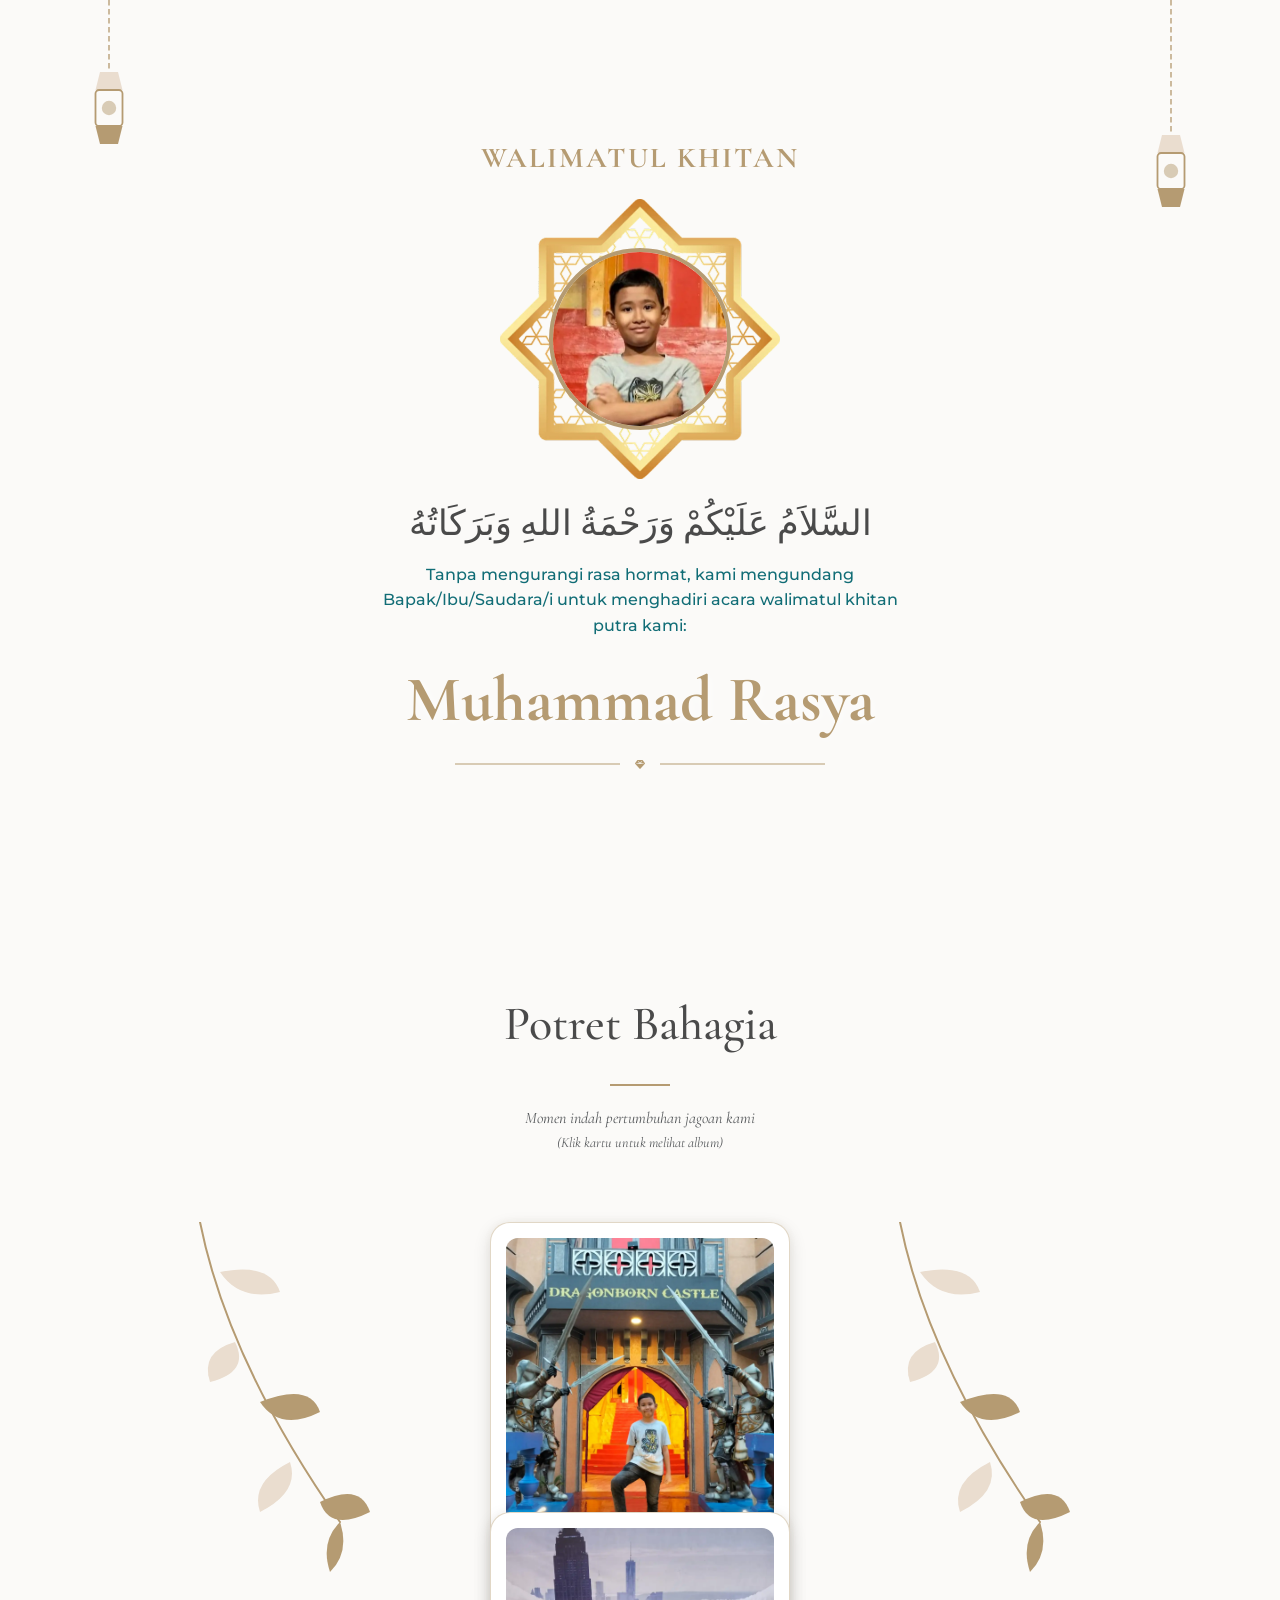
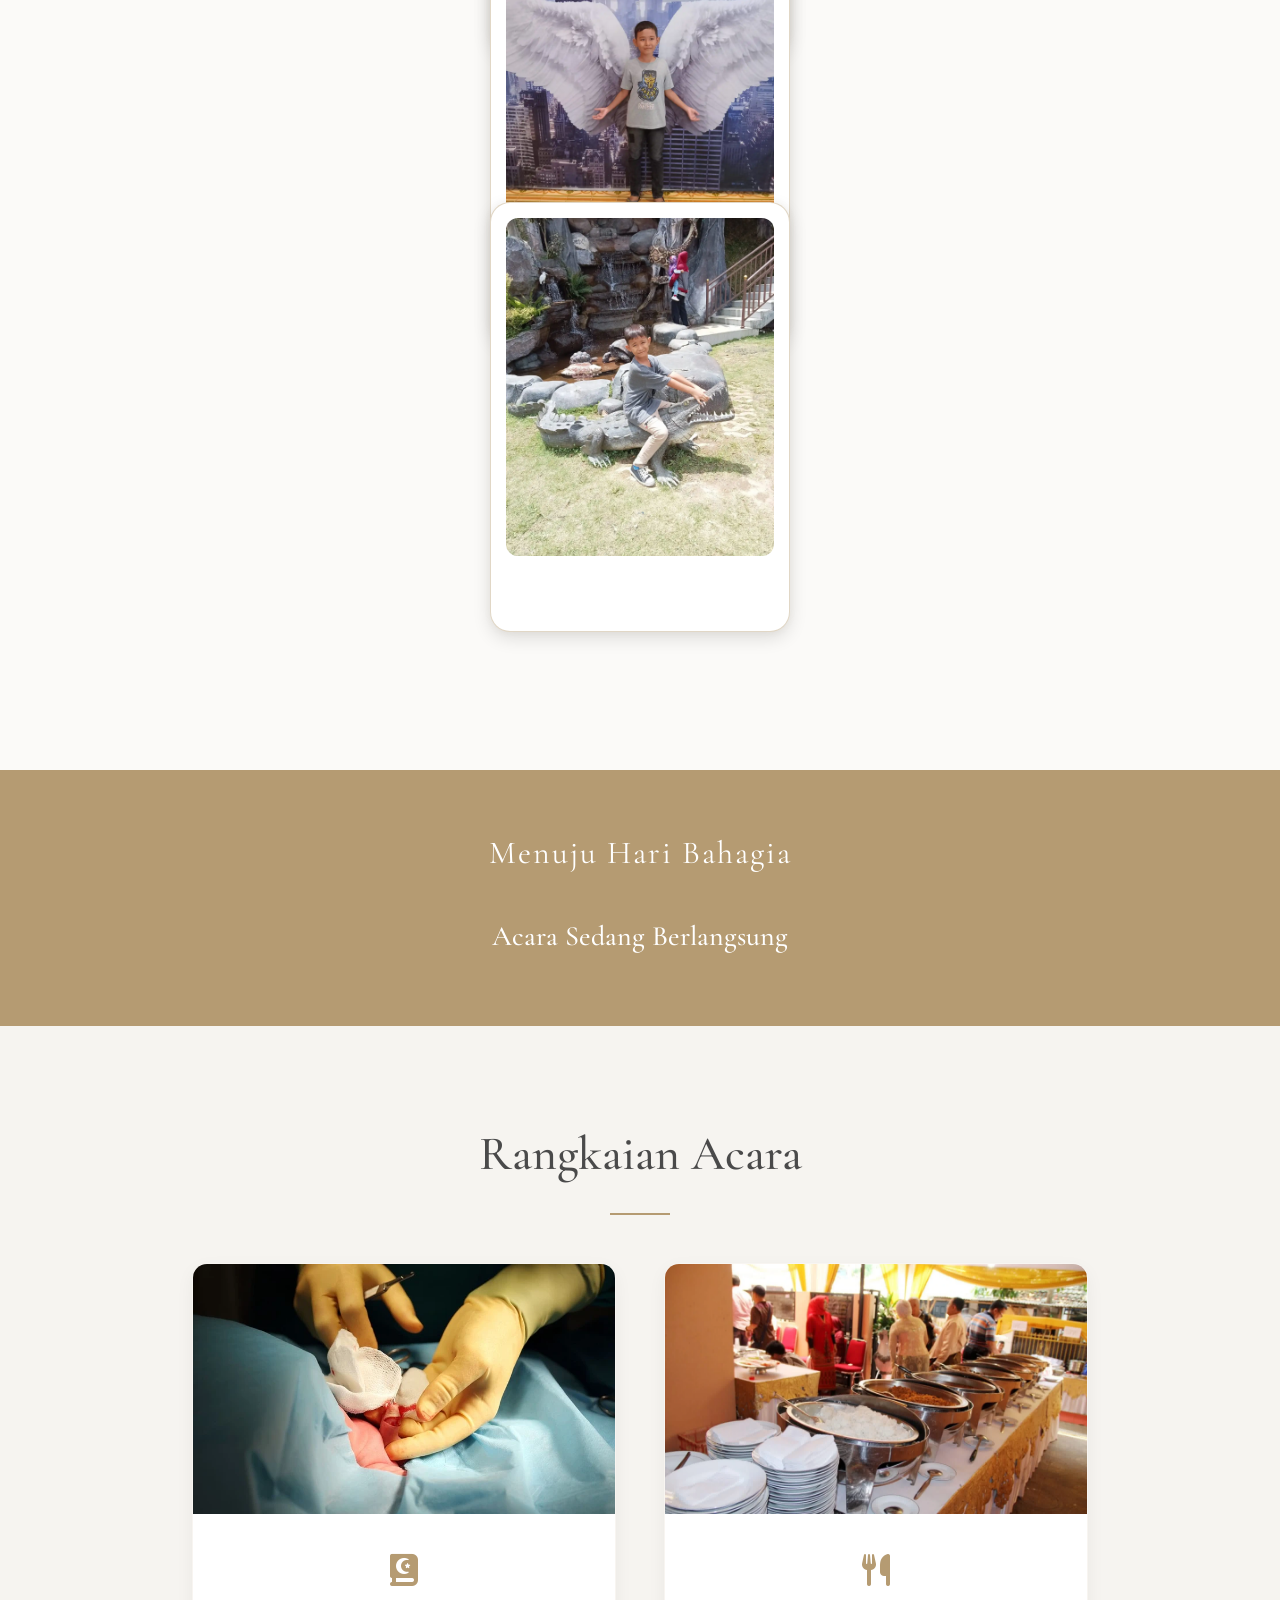
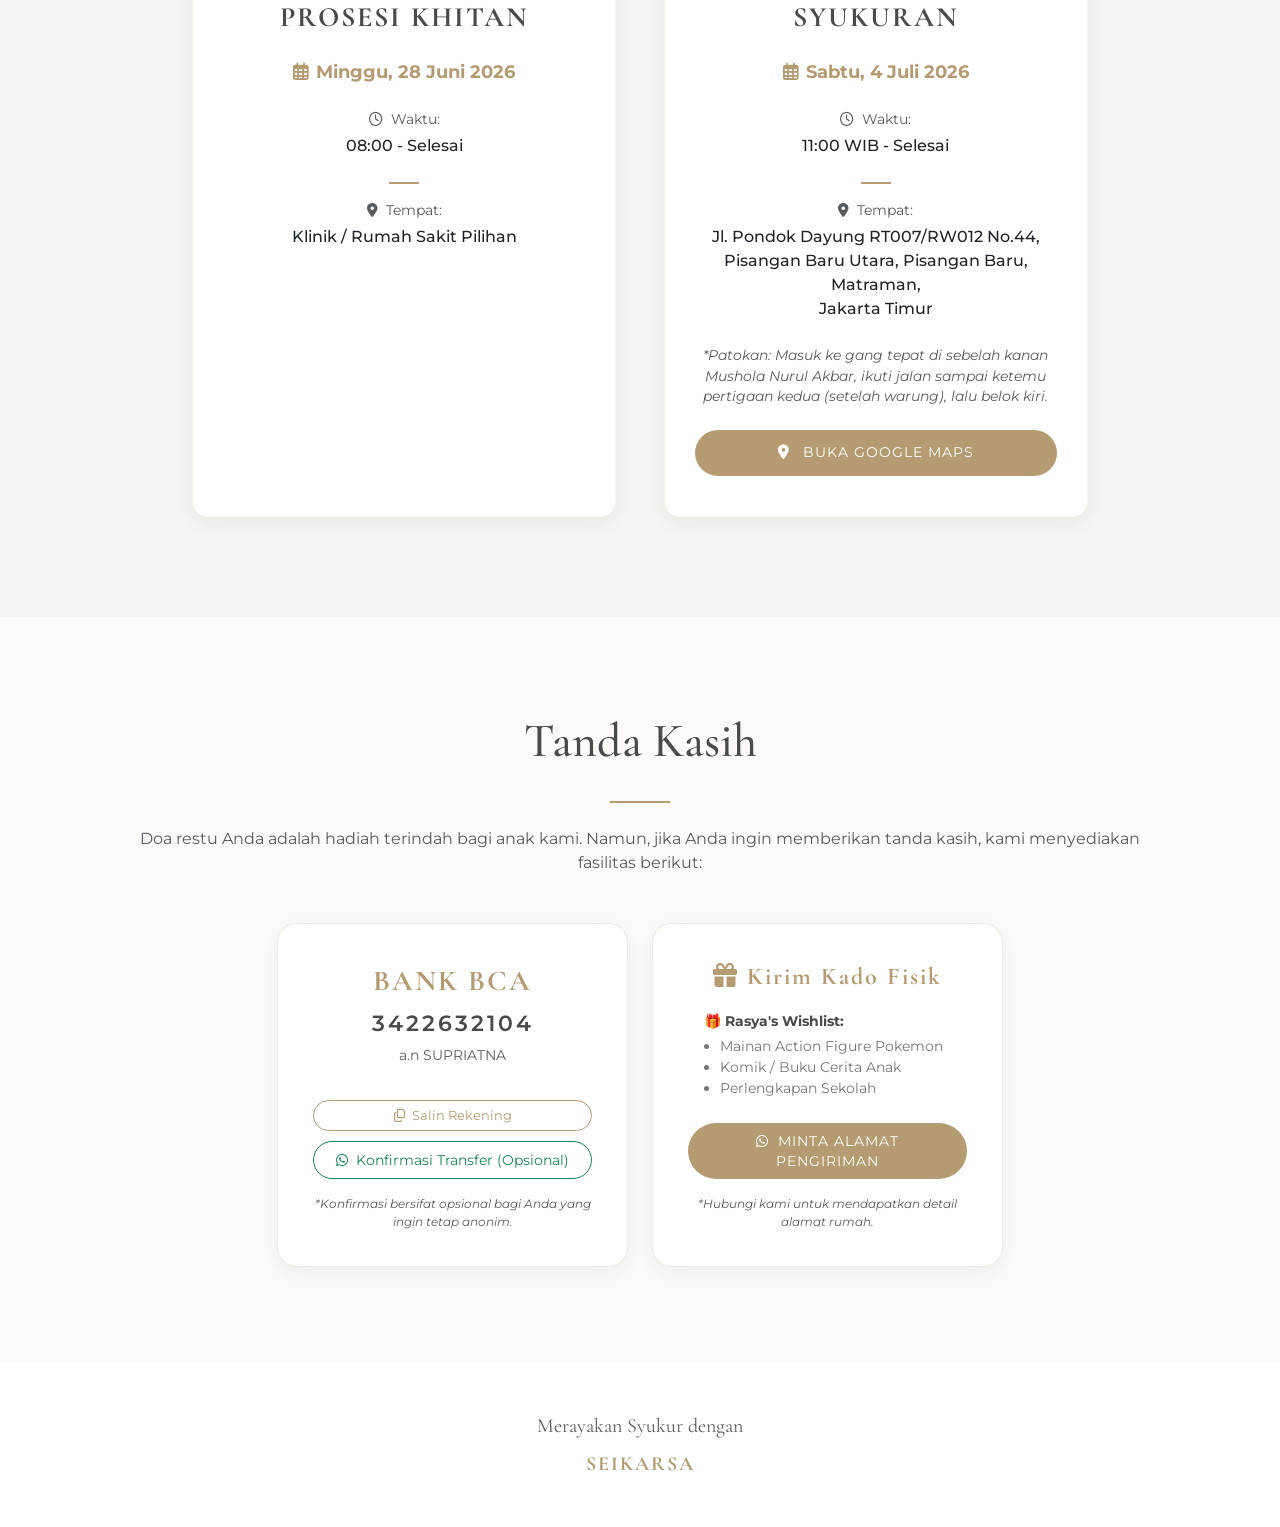
==== commit adf215a9: "Add files via upload" ====
--- a/khitanan-rasya/index.html
+++ b/khitanan-rasya/index.html
@@ -179,8 +179,17 @@
                         <div class="acara-card-body">
                             <i class="fas fa-quran acara-icon"></i>
                             <h3 class="fw-bold mb-4 font-serif text-uppercase" style="letter-spacing: 2px;">Prosesi Khitan</h3>
+                            
+                            <!-- Tambahan Tanggal -->
+                            <p class="fw-bold mb-4" style="color: var(--primary-color); font-size: 1.1rem;">
+                                <i class="far fa-calendar-alt me-2"></i>Minggu, 28 Juni 2026
+                            </p>
+
                             <p class="text-muted small mb-1"><i class="far fa-clock me-1"></i> Waktu:</p>
-                            <p class="fw-medium text-dark mb-4">08:00 - 10:00 WIB</p>
+                            <p class="fw-medium text-dark mb-4">08:00 - Selesai</p>
+                            <div class="divider small my-3"></div>
+                            <p class="text-muted small mb-1"><i class="fas fa-map-marker-alt me-1"></i> Tempat:</p>
+                            <p class="fw-medium text-dark mb-0">Klinik / Rumah Sakit Pilihan</p>
                         </div>
                     </div>
                 </div>
@@ -190,12 +199,18 @@
                         <div class="acara-card-body">
                             <i class="fas fa-utensils acara-icon"></i>
                             <h3 class="fw-bold mb-4 font-serif text-uppercase" style="letter-spacing: 2px;">Syukuran</h3>
+                            
+                            <!-- Tambahan Tanggal -->
+                            <p class="fw-bold mb-4" style="color: var(--primary-color); font-size: 1.1rem;">
+                                <i class="far fa-calendar-alt me-2"></i>Sabtu, 4 Juli 2026
+                            </p>
+
                             <p class="text-muted small mb-1"><i class="far fa-clock me-1"></i> Waktu:</p>
                             <p class="fw-medium text-dark mb-4">11:00 WIB - Selesai</p>
                             <div class="divider small my-3"></div>
-                            <p class="text-muted small mb-2"><i class="fas fa-map-marker-alt me-1"></i> Tempat:</p>
-                            <p class="fw-medium text-dark">KEDIAMAN KELUARGA SUPRIATNA</p>
-                            <p class="fw-medium small text-dark mb-4">Jl. Pondok Dayung RT007/RW012 No.44, Pisangan Baru Utara, Pisangan Baru, Matraman, <br> Jakarta Timur</p>
+                            <p class="text-muted small mb-1"><i class="fas fa-map-marker-alt me-1"></i> Tempat:</p>
+                            <p class="fw-medium text-dark mb-4">Jl. Pondok Dayung RT007/RW012 No.44, Pisangan Baru Utara, Pisangan Baru, Matraman, <br> Jakarta Timur</p>
+                            
                             <!-- Teks patokan tambahan -->
                             <p class="small text-muted fst-italic mb-3" style="font-size: 0.85rem;">
                                 *Patokan: Masuk ke gang tepat di sebelah kanan Mushola Nurul Akbar, ikuti jalan sampai ketemu pertigaan kedua (setelah warung), lalu belok kiri.
